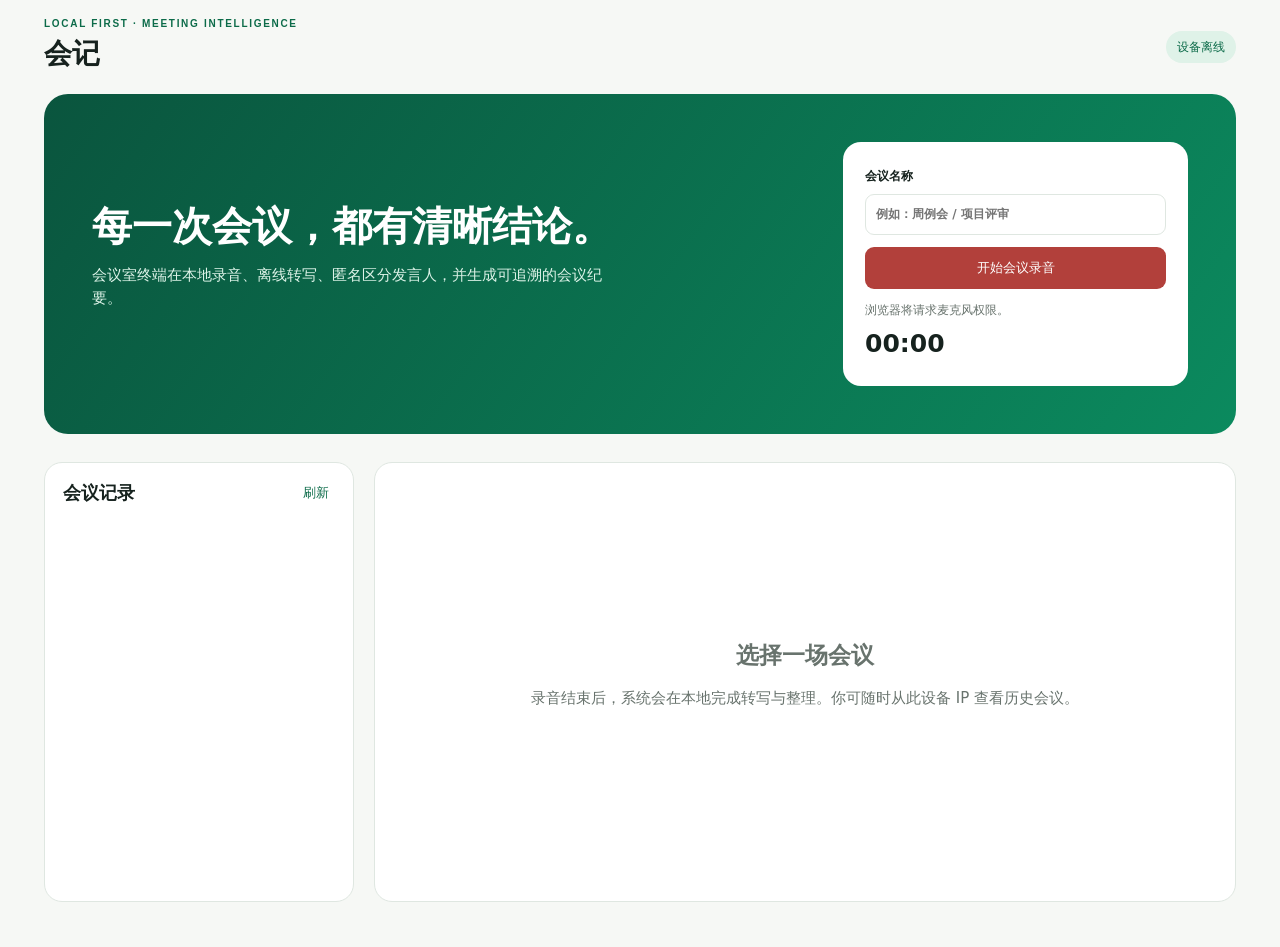
==== templates/index.html @ 1044c91b "Add local meeting terminal web app" ====
<!doctype html>
<html lang="zh-CN">
<head>
  <meta charset="utf-8"><meta name="viewport" content="width=device-width,initial-scale=1">
  <title>会记 · 本地会议纪要终端</title><link rel="stylesheet" href="/static/styles.css">
</head>
<body>
  <header><div><p class="eyebrow">LOCAL FIRST · MEETING INTELLIGENCE</p><h1>会记</h1></div><span id="health">设备就绪</span></header>
  <main>
    <section class="hero"><div><h2>每一次会议，都有清晰结论。</h2><p>会议室终端在本地录音、离线转写、匿名区分发言人，并生成可追溯的会议纪要。</p></div>
      <div class="record-card"><label>会议名称<input id="meeting-title" placeholder="例如：周例会 / 项目评审"></label><button id="record-button">开始会议录音</button><p id="record-state">浏览器将请求麦克风权限。</p><span id="timer">00:00</span></div>
    </section>
    <section class="layout"><aside><div class="section-title"><h3>会议记录</h3><button class="plain" id="refresh">刷新</button></div><div id="meeting-list" class="meeting-list"></div></aside>
      <article id="detail" class="detail empty"><div><h2>选择一场会议</h2><p>录音结束后，系统会在本地完成转写与整理。你可随时从此设备 IP 查看历史会议。</p></div></article>
    </section>
  </main><template id="meeting-template"><button class="meeting-item"><strong></strong><span></span><em></em></button></template><script src="/static/app.js"></script>
</body></html>
---- static/styles.css ----
:root{--ink:#16221e;--muted:#68736d;--line:#dfe7e1;--paper:#f6f8f5;--green:#0c6b49;--mint:#dff2e8;--red:#b2403b}*{box-sizing:border-box}body{margin:0;background:var(--paper);color:var(--ink);font:15px/1.55 "Microsoft YaHei UI",system-ui,sans-serif}header,main{max-width:1240px;margin:auto}header{height:94px;display:flex;align-items:center;justify-content:space-between;padding:0 24px}header h1{font-size:28px;margin:0}.eyebrow{letter-spacing:1.7px;color:var(--green);font:700 10px sans-serif;margin:0 0 3px}#health{background:var(--mint);color:var(--green);padding:7px 11px;border-radius:99px;font-size:12px}.hero{margin:0 24px 28px;padding:48px;min-height:278px;border-radius:24px;color:white;background:linear-gradient(125deg,#0a553e,#0b8a5e);display:flex;justify-content:space-between;gap:42px;align-items:center}.hero h2{font-size:40px;line-height:1.15;margin:0 0 15px}.hero p{max-width:520px;color:#ddf3e8}.record-card{width:345px;background:#fff;color:var(--ink);border-radius:18px;padding:22px}.record-card label{font-size:12px;font-weight:700}.record-card input{width:100%;border:1px solid var(--line);border-radius:9px;padding:10px;margin:7px 0 12px;font:inherit}.record-card button{width:100%;border:0;border-radius:9px;padding:12px;background:var(--red);color:white;font:700 14px inherit;cursor:pointer}.record-card button.recording{background:var(--ink)}#record-state{min-height:22px;color:var(--muted);font-size:12px;margin:12px 0 2px}#timer{font-size:25px;font-weight:700}.layout{margin:0 24px 45px;display:grid;grid-template-columns:310px 1fr;gap:20px}.layout aside,.detail{background:white;border:1px solid var(--line);border-radius:18px}.section-title{display:flex;justify-content:space-between;align-items:center;padding:17px 18px 9px}.section-title h3{margin:0}.plain{border:0;background:none;color:var(--green);cursor:pointer}.meeting-list{padding:6px}.meeting-item{display:block;width:100%;text-align:left;border:0;border-radius:10px;background:transparent;padding:12px;cursor:pointer}.meeting-item:hover,.meeting-item.active{background:var(--mint)}.meeting-item strong,.meeting-item span,.meeting-item em{display:block}.meeting-item span,.meeting-item em{font-size:12px;color:var(--muted);font-style:normal}.meeting-item em{color:var(--green)}.detail{min-height:440px;padding:28px}.detail.empty{display:grid;place-items:center;text-align:center;color:var(--muted)}.detail h2{margin:0 0 8px}.meta{color:var(--muted);font-size:13px}.minutes-grid{display:grid;grid-template-columns:repeat(2,minmax(0,1fr));gap:14px;margin:24px 0}.block{border:1px solid var(--line);border-radius:13px;padding:15px}.block h4{margin:0 0 8px;color:var(--green)}.block ul{margin:0;padding-left:19px}.tags span{display:inline-block;background:var(--mint);border-radius:99px;padding:4px 9px;margin:0 5px 5px 0;font-size:12px}.transcript{margin-top:24px;border-top:1px solid var(--line)}.utterance{padding:13px 0;border-bottom:1px solid var(--line)}.utterance b{color:var(--green)}.utterance time{font-size:12px;color:var(--muted);margin-left:8px}@media(max-width:780px){.hero{padding:28px;display:block}.hero h2{font-size:30px}.record-card{width:100%;margin-top:24px}.layout{grid-template-columns:1fr}.minutes-grid{grid-template-columns:1fr}}
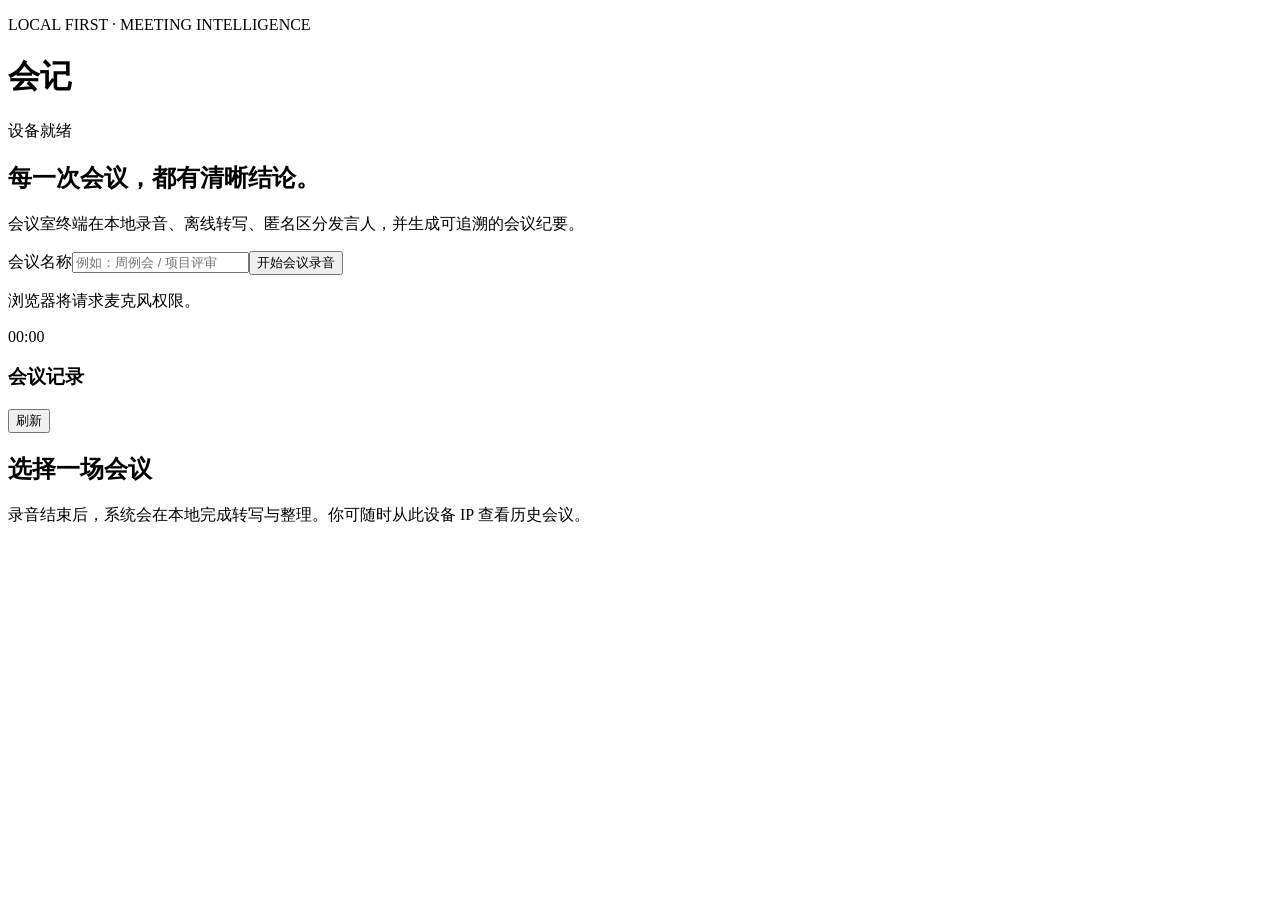
==== commit 53c3817e: "Support HTTPS reverse proxy path" ====
--- a/templates/index.html
+++ b/templates/index.html
@@ -2,7 +2,7 @@
 <html lang="zh-CN">
 <head>
   <meta charset="utf-8"><meta name="viewport" content="width=device-width,initial-scale=1">
-  <title>会记 · 本地会议纪要终端</title><link rel="stylesheet" href="/static/styles.css">
+  <title>会记 · 本地会议纪要终端</title><link rel="stylesheet" href="static/styles.css">
 </head>
 <body>
   <header><div><p class="eyebrow">LOCAL FIRST · MEETING INTELLIGENCE</p><h1>会记</h1></div><span id="health">设备就绪</span></header>
@@ -13,5 +13,5 @@
     <section class="layout"><aside><div class="section-title"><h3>会议记录</h3><button class="plain" id="refresh">刷新</button></div><div id="meeting-list" class="meeting-list"></div></aside>
       <article id="detail" class="detail empty"><div><h2>选择一场会议</h2><p>录音结束后，系统会在本地完成转写与整理。你可随时从此设备 IP 查看历史会议。</p></div></article>
     </section>
-  </main><template id="meeting-template"><button class="meeting-item"><strong></strong><span></span><em></em></button></template><script src="/static/app.js"></script>
+  </main><template id="meeting-template"><button class="meeting-item"><strong></strong><span></span><em></em></button></template><script src="static/app.js"></script>
 </body></html>
